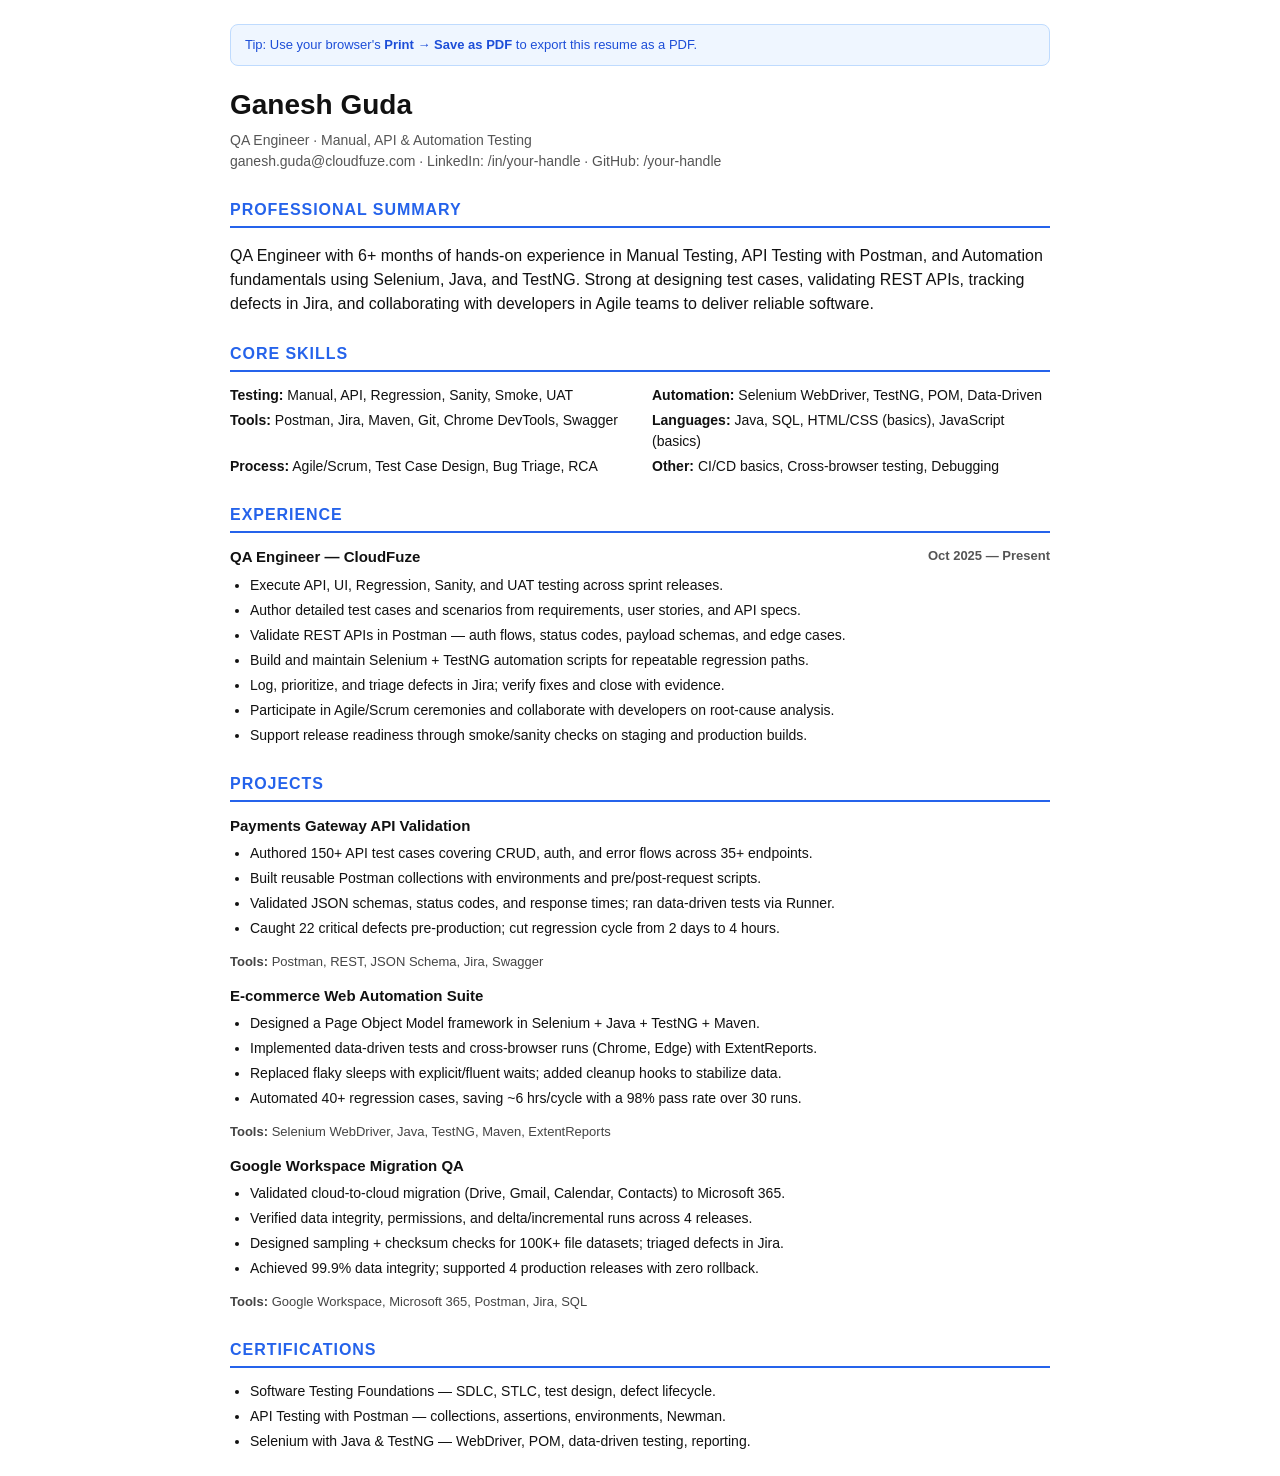
==== assets/resume.html @ c78ec97c "feat: add QA Engineer portfolio site Co-Authored-By: Claude Opus 4.7 (1M context) <noreply@anthropic" ====
<!DOCTYPE html>
<html lang="en">
<head>
<meta charset="UTF-8" />
<title>Ganesh Guda — QA Engineer Resume</title>
<style>
  @page { margin: 18mm; }
  body { font-family: "Inter", Arial, sans-serif; color: #111; max-width: 820px; margin: 24px auto; padding: 0 24px; line-height: 1.5; }
  h1 { margin: 0 0 4px; font-size: 28px; }
  .meta { color: #555; font-size: 14px; margin-bottom: 18px; }
  h2 { border-bottom: 2px solid #2563eb; color: #2563eb; padding-bottom: 4px; margin-top: 26px; font-size: 16px; text-transform: uppercase; letter-spacing: 0.06em; }
  h3 { margin: 10px 0 2px; font-size: 15px; }
  .date { float: right; color: #555; font-size: 13px; }
  ul { margin: 6px 0 10px 20px; padding: 0; }
  li { margin-bottom: 4px; font-size: 14px; }
  .tools { font-size: 13px; color: #444; }
  .print-hint { background: #eff6ff; color: #1d4ed8; border: 1px solid #bfdbfe; padding: 10px 14px; border-radius: 8px; margin-bottom: 18px; font-size: 13px; }
  @media print { .print-hint { display: none; } }
  .grid { display: grid; grid-template-columns: 1fr 1fr; gap: 4px 24px; font-size: 14px; }
  .grid strong { color: #111; }
</style>
</head>
<body>
  <div class="print-hint">
    Tip: Use your browser's <strong>Print &rarr; Save as PDF</strong> to export this resume as a PDF.
  </div>

  <h1>Ganesh Guda</h1>
  <div class="meta">
    QA Engineer &middot; Manual, API &amp; Automation Testing<br />
    ganesh.guda@cloudfuze.com &middot; LinkedIn: /in/your-handle &middot; GitHub: /your-handle
  </div>

  <h2>Professional Summary</h2>
  <p>
    QA Engineer with 6+ months of hands-on experience in Manual Testing, API Testing with Postman,
    and Automation fundamentals using Selenium, Java, and TestNG. Strong at designing test cases,
    validating REST APIs, tracking defects in Jira, and collaborating with developers in Agile teams
    to deliver reliable software.
  </p>

  <h2>Core Skills</h2>
  <div class="grid">
    <div><strong>Testing:</strong> Manual, API, Regression, Sanity, Smoke, UAT</div>
    <div><strong>Automation:</strong> Selenium WebDriver, TestNG, POM, Data-Driven</div>
    <div><strong>Tools:</strong> Postman, Jira, Maven, Git, Chrome DevTools, Swagger</div>
    <div><strong>Languages:</strong> Java, SQL, HTML/CSS (basics), JavaScript (basics)</div>
    <div><strong>Process:</strong> Agile/Scrum, Test Case Design, Bug Triage, RCA</div>
    <div><strong>Other:</strong> CI/CD basics, Cross-browser testing, Debugging</div>
  </div>

  <h2>Experience</h2>
  <h3>QA Engineer &mdash; CloudFuze <span class="date">Oct 2025 &mdash; Present</span></h3>
  <ul>
    <li>Execute API, UI, Regression, Sanity, and UAT testing across sprint releases.</li>
    <li>Author detailed test cases and scenarios from requirements, user stories, and API specs.</li>
    <li>Validate REST APIs in Postman &mdash; auth flows, status codes, payload schemas, and edge cases.</li>
    <li>Build and maintain Selenium + TestNG automation scripts for repeatable regression paths.</li>
    <li>Log, prioritize, and triage defects in Jira; verify fixes and close with evidence.</li>
    <li>Participate in Agile/Scrum ceremonies and collaborate with developers on root-cause analysis.</li>
    <li>Support release readiness through smoke/sanity checks on staging and production builds.</li>
  </ul>

  <h2>Projects</h2>

  <h3>Payments Gateway API Validation</h3>
  <ul>
    <li>Authored 150+ API test cases covering CRUD, auth, and error flows across 35+ endpoints.</li>
    <li>Built reusable Postman collections with environments and pre/post-request scripts.</li>
    <li>Validated JSON schemas, status codes, and response times; ran data-driven tests via Runner.</li>
    <li>Caught 22 critical defects pre-production; cut regression cycle from 2 days to 4 hours.</li>
  </ul>
  <p class="tools"><strong>Tools:</strong> Postman, REST, JSON Schema, Jira, Swagger</p>

  <h3>E-commerce Web Automation Suite</h3>
  <ul>
    <li>Designed a Page Object Model framework in Selenium + Java + TestNG + Maven.</li>
    <li>Implemented data-driven tests and cross-browser runs (Chrome, Edge) with ExtentReports.</li>
    <li>Replaced flaky sleeps with explicit/fluent waits; added cleanup hooks to stabilize data.</li>
    <li>Automated 40+ regression cases, saving ~6 hrs/cycle with a 98% pass rate over 30 runs.</li>
  </ul>
  <p class="tools"><strong>Tools:</strong> Selenium WebDriver, Java, TestNG, Maven, ExtentReports</p>

  <h3>Google Workspace Migration QA</h3>
  <ul>
    <li>Validated cloud-to-cloud migration (Drive, Gmail, Calendar, Contacts) to Microsoft 365.</li>
    <li>Verified data integrity, permissions, and delta/incremental runs across 4 releases.</li>
    <li>Designed sampling + checksum checks for 100K+ file datasets; triaged defects in Jira.</li>
    <li>Achieved 99.9% data integrity; supported 4 production releases with zero rollback.</li>
  </ul>
  <p class="tools"><strong>Tools:</strong> Google Workspace, Microsoft 365, Postman, Jira, SQL</p>

  <h2>Certifications</h2>
  <ul>
    <li>Software Testing Foundations &mdash; SDLC, STLC, test design, defect lifecycle.</li>
    <li>API Testing with Postman &mdash; collections, assertions, environments, Newman.</li>
    <li>Selenium with Java &amp; TestNG &mdash; WebDriver, POM, data-driven testing, reporting.</li>
  </ul>
</body>
</html>
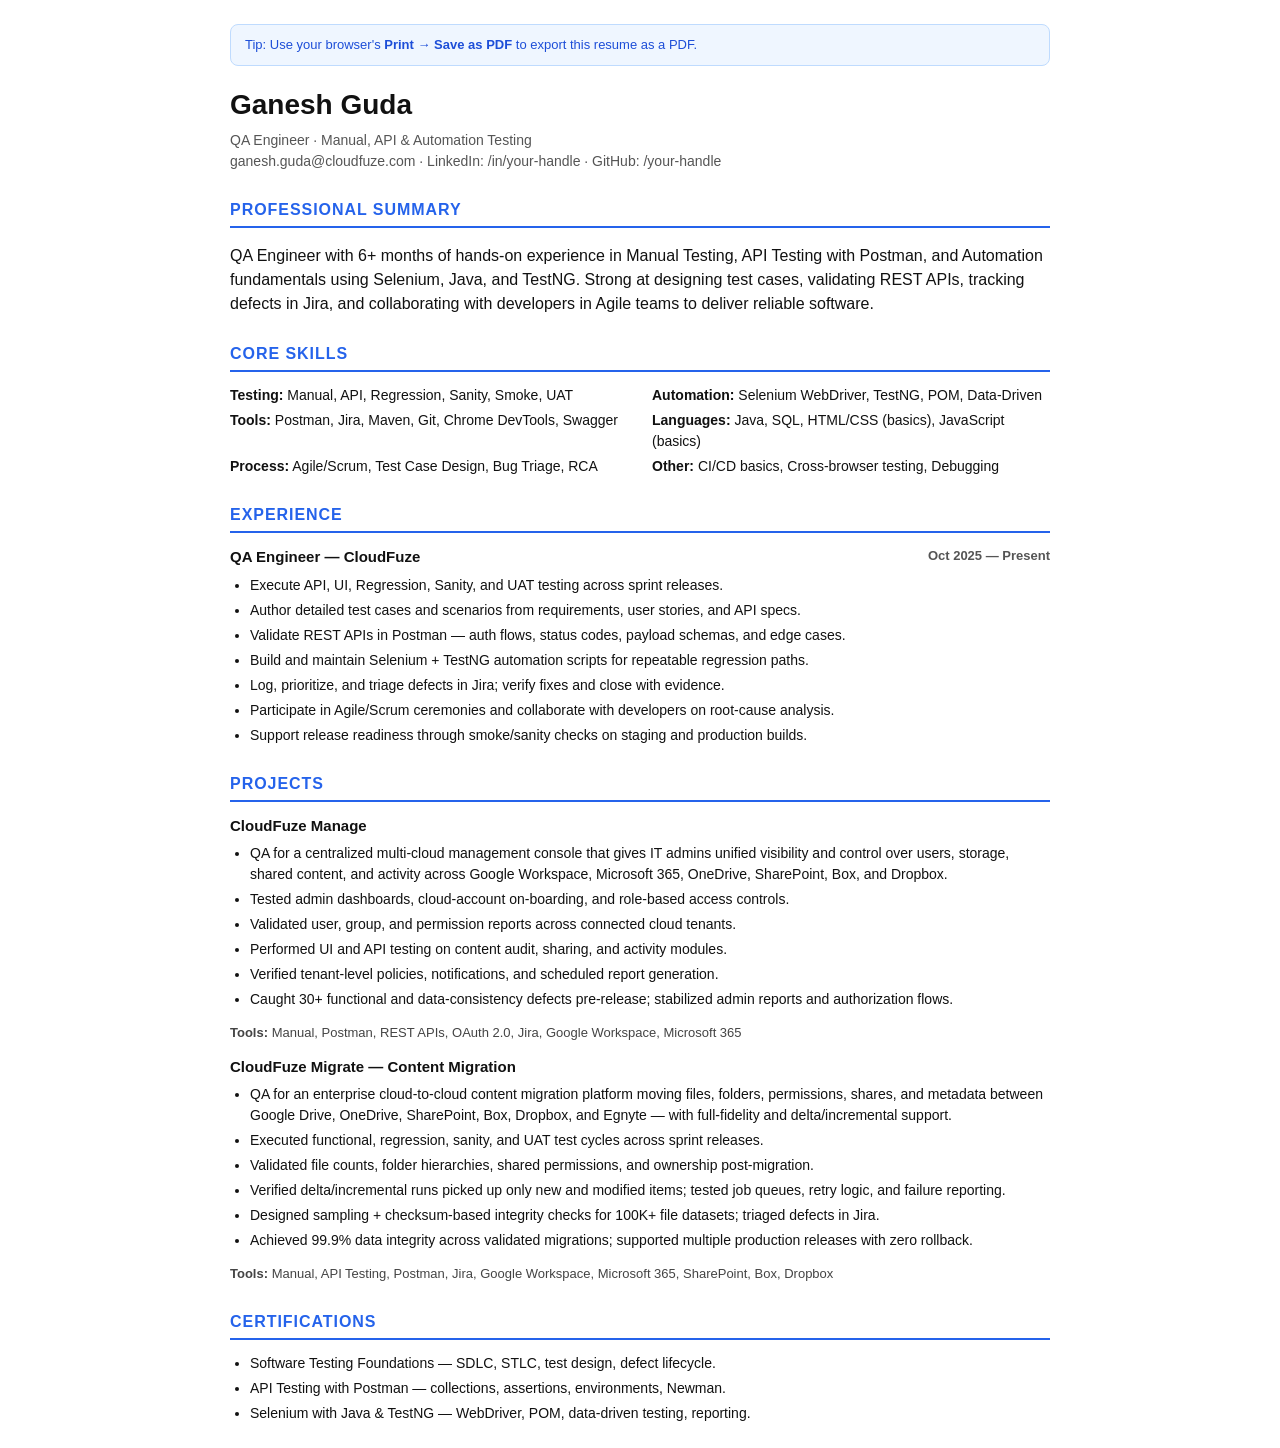
==== commit 62580711: "fix(resume): sync Projects section with CloudFuze Manage and Migrate Replace the three placeholder p" ====
--- a/assets/resume.html
+++ b/assets/resume.html
@@ -63,32 +63,27 @@
 
   <h2>Projects</h2>
 
-  <h3>Payments Gateway API Validation</h3>
+  <h3>CloudFuze Manage</h3>
   <ul>
-    <li>Authored 150+ API test cases covering CRUD, auth, and error flows across 35+ endpoints.</li>
-    <li>Built reusable Postman collections with environments and pre/post-request scripts.</li>
-    <li>Validated JSON schemas, status codes, and response times; ran data-driven tests via Runner.</li>
-    <li>Caught 22 critical defects pre-production; cut regression cycle from 2 days to 4 hours.</li>
+    <li>QA for a centralized multi-cloud management console that gives IT admins unified visibility and control over users, storage, shared content, and activity across Google Workspace, Microsoft 365, OneDrive, SharePoint, Box, and Dropbox.</li>
+    <li>Tested admin dashboards, cloud-account on-boarding, and role-based access controls.</li>
+    <li>Validated user, group, and permission reports across connected cloud tenants.</li>
+    <li>Performed UI and API testing on content audit, sharing, and activity modules.</li>
+    <li>Verified tenant-level policies, notifications, and scheduled report generation.</li>
+    <li>Caught 30+ functional and data-consistency defects pre-release; stabilized admin reports and authorization flows.</li>
   </ul>
-  <p class="tools"><strong>Tools:</strong> Postman, REST, JSON Schema, Jira, Swagger</p>
+  <p class="tools"><strong>Tools:</strong> Manual, Postman, REST APIs, OAuth 2.0, Jira, Google Workspace, Microsoft 365</p>
 
-  <h3>E-commerce Web Automation Suite</h3>
+  <h3>CloudFuze Migrate &mdash; Content Migration</h3>
   <ul>
-    <li>Designed a Page Object Model framework in Selenium + Java + TestNG + Maven.</li>
-    <li>Implemented data-driven tests and cross-browser runs (Chrome, Edge) with ExtentReports.</li>
-    <li>Replaced flaky sleeps with explicit/fluent waits; added cleanup hooks to stabilize data.</li>
-    <li>Automated 40+ regression cases, saving ~6 hrs/cycle with a 98% pass rate over 30 runs.</li>
+    <li>QA for an enterprise cloud-to-cloud content migration platform moving files, folders, permissions, shares, and metadata between Google Drive, OneDrive, SharePoint, Box, Dropbox, and Egnyte &mdash; with full-fidelity and delta/incremental support.</li>
+    <li>Executed functional, regression, sanity, and UAT test cycles across sprint releases.</li>
+    <li>Validated file counts, folder hierarchies, shared permissions, and ownership post-migration.</li>
+    <li>Verified delta/incremental runs picked up only new and modified items; tested job queues, retry logic, and failure reporting.</li>
+    <li>Designed sampling + checksum-based integrity checks for 100K+ file datasets; triaged defects in Jira.</li>
+    <li>Achieved 99.9% data integrity across validated migrations; supported multiple production releases with zero rollback.</li>
   </ul>
-  <p class="tools"><strong>Tools:</strong> Selenium WebDriver, Java, TestNG, Maven, ExtentReports</p>
-
-  <h3>Google Workspace Migration QA</h3>
-  <ul>
-    <li>Validated cloud-to-cloud migration (Drive, Gmail, Calendar, Contacts) to Microsoft 365.</li>
-    <li>Verified data integrity, permissions, and delta/incremental runs across 4 releases.</li>
-    <li>Designed sampling + checksum checks for 100K+ file datasets; triaged defects in Jira.</li>
-    <li>Achieved 99.9% data integrity; supported 4 production releases with zero rollback.</li>
-  </ul>
-  <p class="tools"><strong>Tools:</strong> Google Workspace, Microsoft 365, Postman, Jira, SQL</p>
+  <p class="tools"><strong>Tools:</strong> Manual, API Testing, Postman, Jira, Google Workspace, Microsoft 365, SharePoint, Box, Dropbox</p>
 
   <h2>Certifications</h2>
   <ul>
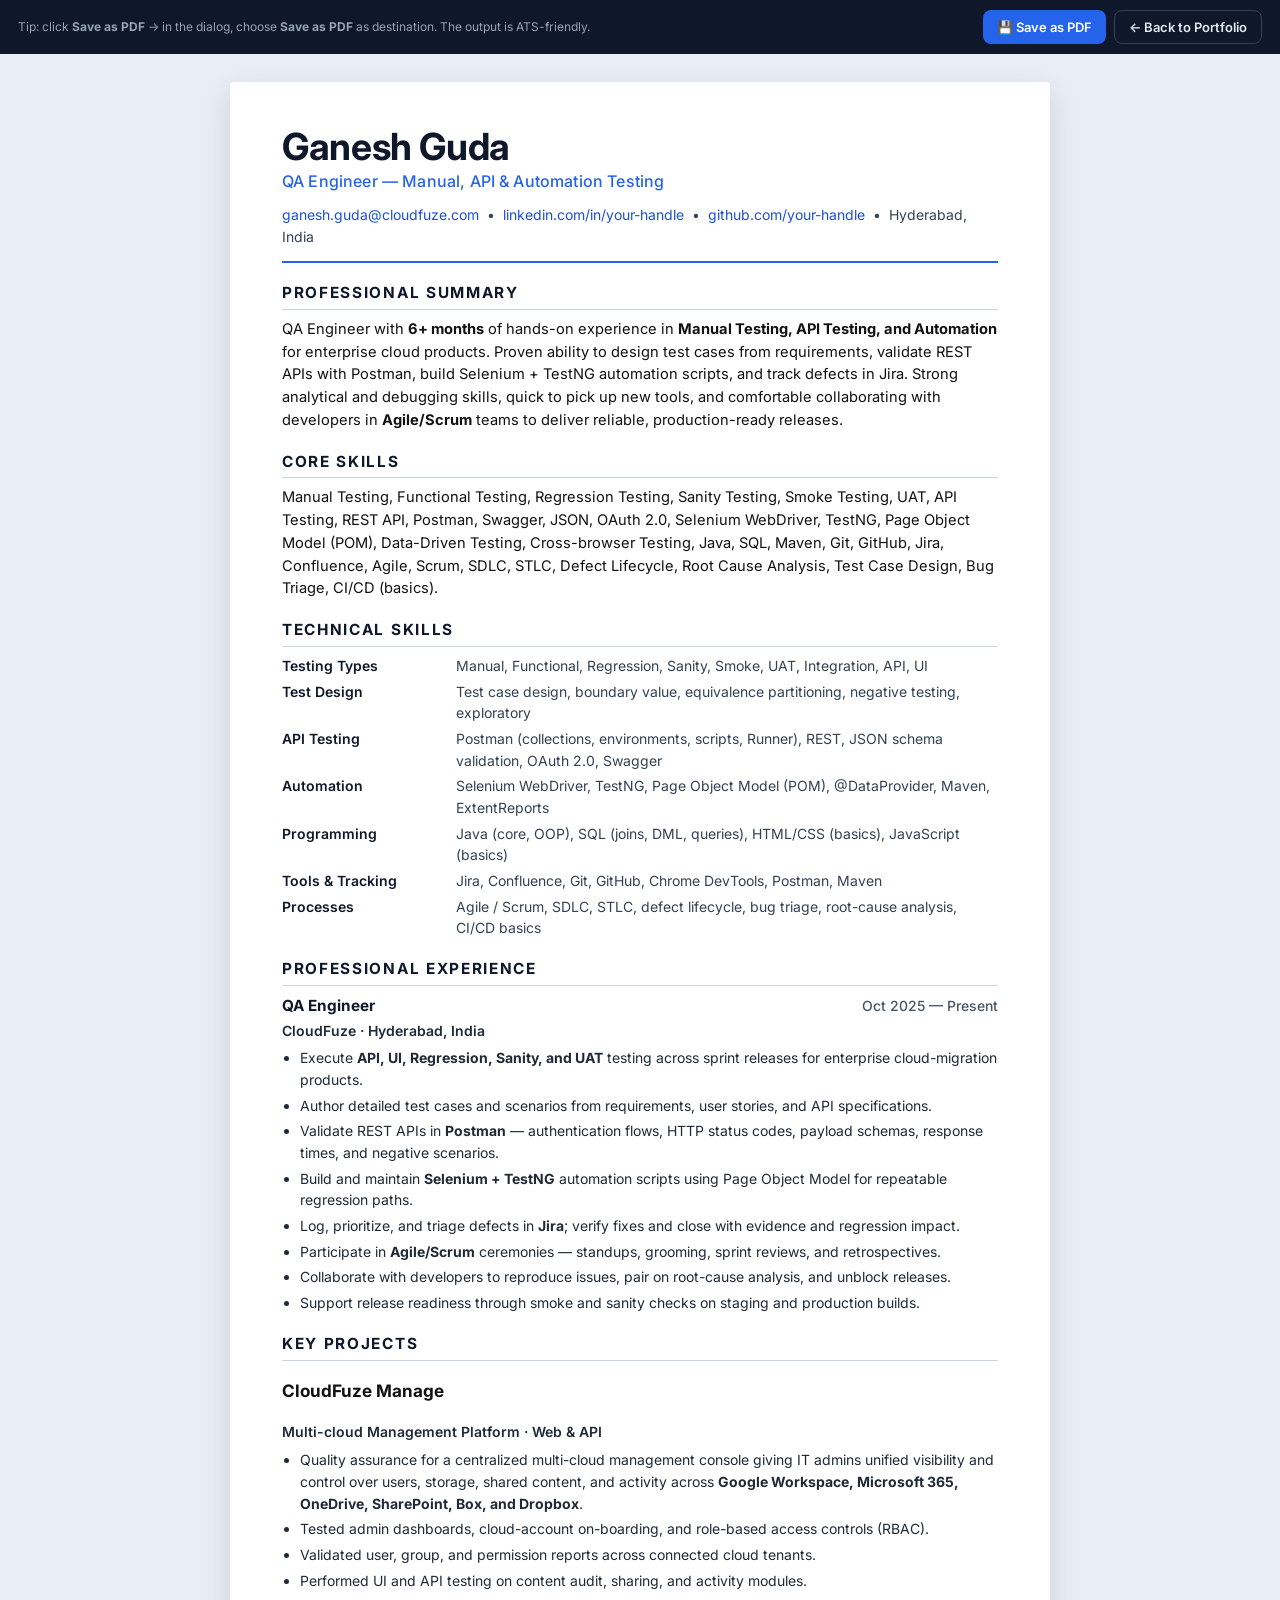
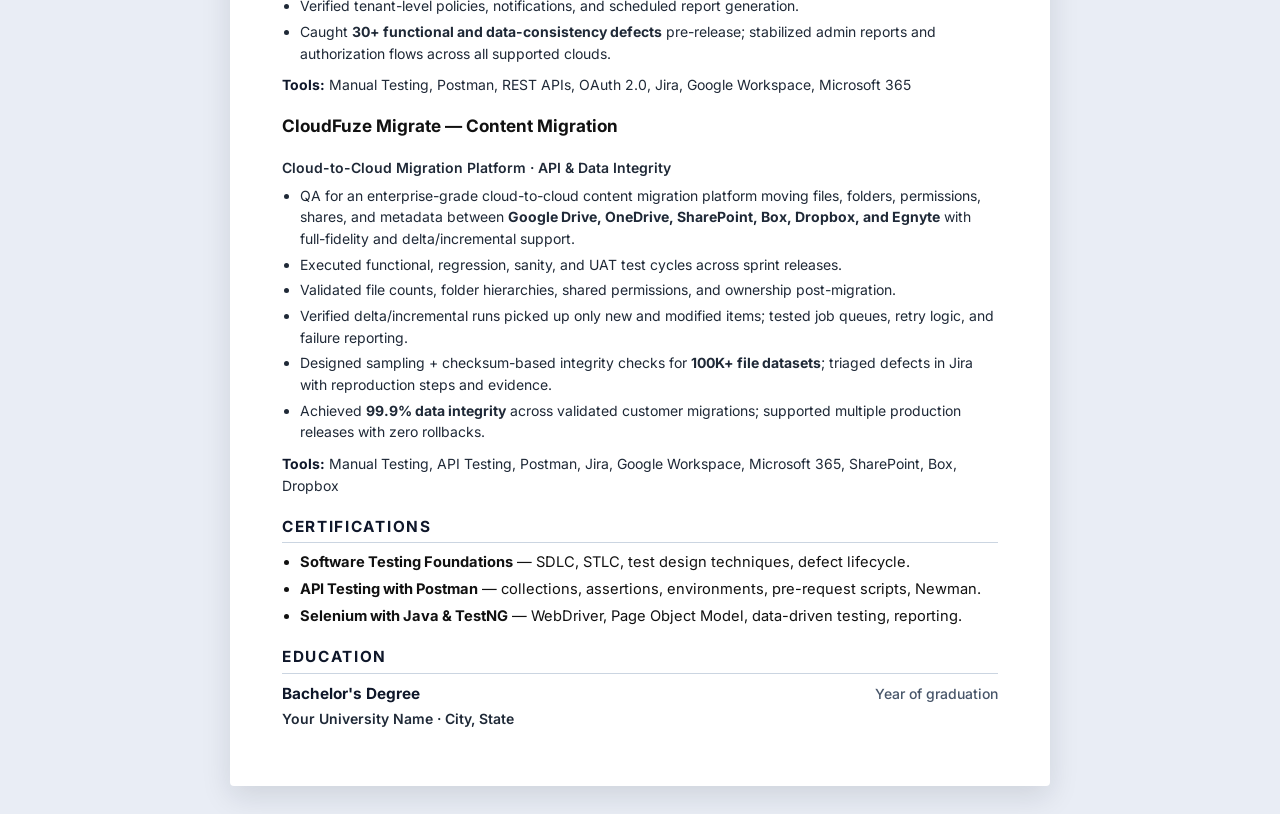
==== commit d71f2739: "feat(resume): rewrite as ATS-friendly and print-optimized template - Single-column, semantic-HTML la" ====
--- a/assets/resume.html
+++ b/assets/resume.html
@@ -2,94 +2,346 @@
 <html lang="en">
 <head>
 <meta charset="UTF-8" />
+<meta name="viewport" content="width=device-width, initial-scale=1" />
 <title>Ganesh Guda — QA Engineer Resume</title>
+<meta name="description" content="Resume of Ganesh Guda — QA Engineer with experience in Manual Testing, API Testing, and Automation using Selenium, Postman, Java, TestNG, and Jira." />
+<link rel="preconnect" href="https://fonts.googleapis.com" />
+<link rel="preconnect" href="https://fonts.gstatic.com" crossorigin />
+<link href="https://fonts.googleapis.com/css2?family=Inter:wght@400;500;600;700&display=swap" rel="stylesheet" />
 <style>
-  @page { margin: 18mm; }
-  body { font-family: "Inter", Arial, sans-serif; color: #111; max-width: 820px; margin: 24px auto; padding: 0 24px; line-height: 1.5; }
-  h1 { margin: 0 0 4px; font-size: 28px; }
-  .meta { color: #555; font-size: 14px; margin-bottom: 18px; }
-  h2 { border-bottom: 2px solid #2563eb; color: #2563eb; padding-bottom: 4px; margin-top: 26px; font-size: 16px; text-transform: uppercase; letter-spacing: 0.06em; }
-  h3 { margin: 10px 0 2px; font-size: 15px; }
-  .date { float: right; color: #555; font-size: 13px; }
-  ul { margin: 6px 0 10px 20px; padding: 0; }
-  li { margin-bottom: 4px; font-size: 14px; }
-  .tools { font-size: 13px; color: #444; }
-  .print-hint { background: #eff6ff; color: #1d4ed8; border: 1px solid #bfdbfe; padding: 10px 14px; border-radius: 8px; margin-bottom: 18px; font-size: 13px; }
-  @media print { .print-hint { display: none; } }
-  .grid { display: grid; grid-template-columns: 1fr 1fr; gap: 4px 24px; font-size: 14px; }
-  .grid strong { color: #111; }
+  /* ---------- Reset / Base ---------- */
+  * { box-sizing: border-box; }
+  html, body { margin: 0; padding: 0; }
+  body {
+    font-family: "Inter", Arial, Helvetica, sans-serif;
+    font-size: 11pt;
+    line-height: 1.55;
+    color: #111;
+    background: #e9edf5;
+    -webkit-font-smoothing: antialiased;
+    -moz-osx-font-smoothing: grayscale;
+  }
+  a { color: #1d4ed8; text-decoration: none; }
+  a:hover { text-decoration: underline; }
+  ul { margin: 6px 0 10px 18px; padding: 0; }
+  li { margin-bottom: 4px; }
+
+  /* ---------- Toolbar (screen only) ---------- */
+  .toolbar {
+    position: sticky;
+    top: 0;
+    z-index: 10;
+    display: flex;
+    align-items: center;
+    justify-content: space-between;
+    gap: 12px;
+    padding: 10px 18px;
+    background: #0f172a;
+    color: #e2e8f0;
+    font-size: 13px;
+  }
+  .toolbar .hint { color: #94a3b8; font-size: 12px; }
+  .toolbar .actions { display: flex; gap: 8px; }
+  .btn {
+    display: inline-flex;
+    align-items: center;
+    gap: 6px;
+    padding: 8px 14px;
+    background: #2563eb;
+    color: #fff;
+    border: 0;
+    border-radius: 8px;
+    font: 600 13px "Inter", Arial, sans-serif;
+    cursor: pointer;
+    transition: background 0.15s ease, transform 0.15s ease;
+  }
+  .btn:hover { background: #1d4ed8; transform: translateY(-1px); }
+  .btn.ghost { background: transparent; color: #e2e8f0; border: 1px solid #334155; }
+  .btn.ghost:hover { background: #1e293b; color: #fff; }
+
+  /* ---------- Page (screen preview) ---------- */
+  .page {
+    max-width: 820px;
+    margin: 28px auto;
+    background: #fff;
+    padding: 44px 52px;
+    box-shadow: 0 10px 30px rgba(15, 23, 42, 0.12);
+    border-radius: 4px;
+  }
+
+  /* ---------- Header ---------- */
+  header.head { border-bottom: 2px solid #2563eb; padding-bottom: 14px; margin-bottom: 18px; }
+  header.head h1 {
+    margin: 0 0 2px;
+    font-size: 28pt;
+    font-weight: 700;
+    letter-spacing: -0.01em;
+    line-height: 1.1;
+    color: #0f172a;
+  }
+  header.head .title {
+    margin: 0 0 10px;
+    font-size: 12pt;
+    font-weight: 500;
+    color: #2563eb;
+    letter-spacing: 0.01em;
+  }
+  header.head .contact {
+    margin: 0;
+    font-size: 10.5pt;
+    color: #334155;
+  }
+  header.head .contact a { color: #1d4ed8; }
+
+  /* ---------- Sections ---------- */
+  section { margin-top: 18px; }
+  section h2 {
+    font-size: 11.5pt;
+    text-transform: uppercase;
+    letter-spacing: 0.11em;
+    font-weight: 700;
+    color: #0f172a;
+    margin: 0 0 8px;
+    padding-bottom: 4px;
+    border-bottom: 1px solid #cbd5e1;
+  }
+  p { margin: 0 0 8px; }
+
+  /* ---------- Skill groups ---------- */
+  .skills-row {
+    margin: 0;
+    display: grid;
+    grid-template-columns: 160px 1fr;
+    gap: 4px 14px;
+    font-size: 10.5pt;
+  }
+  .skills-row dt { font-weight: 600; color: #0f172a; }
+  .skills-row dd { margin: 0; color: #334155; }
+
+  /* ---------- Experience / Project entries ---------- */
+  .entry { margin-bottom: 12px; }
+  .entry-head {
+    display: flex;
+    justify-content: space-between;
+    align-items: baseline;
+    gap: 10px;
+    flex-wrap: wrap;
+  }
+  .entry-head h3 { margin: 0; font-size: 11.5pt; font-weight: 700; color: #0f172a; }
+  .entry-head .meta { font-size: 10.5pt; color: #475569; font-weight: 500; }
+  .entry-sub {
+    margin: 2px 0 6px;
+    font-size: 10.5pt;
+    color: #2563eb;
+    font-weight: 600;
+  }
+  .entry p, .entry ul { font-size: 10.5pt; color: #1f2937; }
+  .tools {
+    margin: 4px 0 0;
+    font-size: 10pt;
+    color: #475569;
+  }
+  .tools strong { color: #0f172a; }
+
+  /* ---------- Print styles (ATS-friendly PDF) ---------- */
+  @page { size: A4; margin: 14mm 16mm; }
+  @media print {
+    html, body { background: #fff !important; }
+    body { font-size: 10.5pt; color: #000; }
+    .toolbar, .no-print { display: none !important; }
+    .page {
+      max-width: none;
+      margin: 0;
+      padding: 0;
+      box-shadow: none;
+      border-radius: 0;
+    }
+    a { color: #000; text-decoration: none; }
+    header.head { border-bottom: 1.5pt solid #000; }
+    header.head h1 { color: #000; }
+    header.head .title { color: #000; font-weight: 600; }
+    section h2 { color: #000; border-bottom-color: #000; }
+    .entry-head h3, .skills-row dt { color: #000; }
+    .entry-sub { color: #000; }
+    .tools, .entry-head .meta, .skills-row dd, p, li { color: #000; }
+    section { break-inside: avoid; }
+    .entry { break-inside: avoid; }
+  }
+
+  /* ---------- Small screens ---------- */
+  @media (max-width: 720px) {
+    .page { padding: 28px 22px; margin: 12px; }
+    .skills-row { grid-template-columns: 1fr; }
+    .skills-row dt { margin-top: 6px; }
+    .entry-head { flex-direction: column; }
+    .entry-head .meta { margin-top: 2px; }
+  }
 </style>
 </head>
 <body>
-  <div class="print-hint">
-    Tip: Use your browser's <strong>Print &rarr; Save as PDF</strong> to export this resume as a PDF.
+
+<!-- Toolbar (hidden in print) -->
+<div class="toolbar no-print">
+  <span class="hint">Tip: click <strong>Save as PDF</strong> &rarr; in the dialog, choose <strong>Save as PDF</strong> as destination. The output is ATS-friendly.</span>
+  <div class="actions">
+    <button class="btn" onclick="window.print()">&#128190; Save as PDF</button>
+    <a class="btn ghost" href="../index.html">&larr; Back to Portfolio</a>
   </div>
-
-  <h1>Ganesh Guda</h1>
-  <div class="meta">
-    QA Engineer &middot; Manual, API &amp; Automation Testing<br />
-    ganesh.guda@cloudfuze.com &middot; LinkedIn: /in/your-handle &middot; GitHub: /your-handle
-  </div>
-
-  <h2>Professional Summary</h2>
-  <p>
-    QA Engineer with 6+ months of hands-on experience in Manual Testing, API Testing with Postman,
-    and Automation fundamentals using Selenium, Java, and TestNG. Strong at designing test cases,
-    validating REST APIs, tracking defects in Jira, and collaborating with developers in Agile teams
-    to deliver reliable software.
-  </p>
-
-  <h2>Core Skills</h2>
-  <div class="grid">
-    <div><strong>Testing:</strong> Manual, API, Regression, Sanity, Smoke, UAT</div>
-    <div><strong>Automation:</strong> Selenium WebDriver, TestNG, POM, Data-Driven</div>
-    <div><strong>Tools:</strong> Postman, Jira, Maven, Git, Chrome DevTools, Swagger</div>
-    <div><strong>Languages:</strong> Java, SQL, HTML/CSS (basics), JavaScript (basics)</div>
-    <div><strong>Process:</strong> Agile/Scrum, Test Case Design, Bug Triage, RCA</div>
-    <div><strong>Other:</strong> CI/CD basics, Cross-browser testing, Debugging</div>
-  </div>
-
-  <h2>Experience</h2>
-  <h3>QA Engineer &mdash; CloudFuze <span class="date">Oct 2025 &mdash; Present</span></h3>
-  <ul>
-    <li>Execute API, UI, Regression, Sanity, and UAT testing across sprint releases.</li>
-    <li>Author detailed test cases and scenarios from requirements, user stories, and API specs.</li>
-    <li>Validate REST APIs in Postman &mdash; auth flows, status codes, payload schemas, and edge cases.</li>
-    <li>Build and maintain Selenium + TestNG automation scripts for repeatable regression paths.</li>
-    <li>Log, prioritize, and triage defects in Jira; verify fixes and close with evidence.</li>
-    <li>Participate in Agile/Scrum ceremonies and collaborate with developers on root-cause analysis.</li>
-    <li>Support release readiness through smoke/sanity checks on staging and production builds.</li>
-  </ul>
-
-  <h2>Projects</h2>
-
-  <h3>CloudFuze Manage</h3>
-  <ul>
-    <li>QA for a centralized multi-cloud management console that gives IT admins unified visibility and control over users, storage, shared content, and activity across Google Workspace, Microsoft 365, OneDrive, SharePoint, Box, and Dropbox.</li>
-    <li>Tested admin dashboards, cloud-account on-boarding, and role-based access controls.</li>
-    <li>Validated user, group, and permission reports across connected cloud tenants.</li>
-    <li>Performed UI and API testing on content audit, sharing, and activity modules.</li>
-    <li>Verified tenant-level policies, notifications, and scheduled report generation.</li>
-    <li>Caught 30+ functional and data-consistency defects pre-release; stabilized admin reports and authorization flows.</li>
-  </ul>
-  <p class="tools"><strong>Tools:</strong> Manual, Postman, REST APIs, OAuth 2.0, Jira, Google Workspace, Microsoft 365</p>
-
-  <h3>CloudFuze Migrate &mdash; Content Migration</h3>
-  <ul>
-    <li>QA for an enterprise cloud-to-cloud content migration platform moving files, folders, permissions, shares, and metadata between Google Drive, OneDrive, SharePoint, Box, Dropbox, and Egnyte &mdash; with full-fidelity and delta/incremental support.</li>
-    <li>Executed functional, regression, sanity, and UAT test cycles across sprint releases.</li>
-    <li>Validated file counts, folder hierarchies, shared permissions, and ownership post-migration.</li>
-    <li>Verified delta/incremental runs picked up only new and modified items; tested job queues, retry logic, and failure reporting.</li>
-    <li>Designed sampling + checksum-based integrity checks for 100K+ file datasets; triaged defects in Jira.</li>
-    <li>Achieved 99.9% data integrity across validated migrations; supported multiple production releases with zero rollback.</li>
-  </ul>
-  <p class="tools"><strong>Tools:</strong> Manual, API Testing, Postman, Jira, Google Workspace, Microsoft 365, SharePoint, Box, Dropbox</p>
-
-  <h2>Certifications</h2>
-  <ul>
-    <li>Software Testing Foundations &mdash; SDLC, STLC, test design, defect lifecycle.</li>
-    <li>API Testing with Postman &mdash; collections, assertions, environments, Newman.</li>
-    <li>Selenium with Java &amp; TestNG &mdash; WebDriver, POM, data-driven testing, reporting.</li>
-  </ul>
+</div>
+
+<main class="page" role="main">
+
+  <!-- ==================== HEADER ==================== -->
+  <header class="head">
+    <h1>Ganesh Guda</h1>
+    <p class="title">QA Engineer &mdash; Manual, API &amp; Automation Testing</p>
+    <p class="contact">
+      <a href="mailto:ganesh.guda@cloudfuze.com">ganesh.guda@cloudfuze.com</a>
+      &nbsp;&bull;&nbsp;
+      <a href="https://www.linkedin.com/" target="_blank" rel="noopener">linkedin.com/in/your-handle</a>
+      &nbsp;&bull;&nbsp;
+      <a href="https://github.com/" target="_blank" rel="noopener">github.com/your-handle</a>
+      &nbsp;&bull;&nbsp;
+      Hyderabad, India
+    </p>
+  </header>
+
+  <!-- ==================== SUMMARY ==================== -->
+  <section>
+    <h2>Professional Summary</h2>
+    <p>
+      QA Engineer with <strong>6+ months</strong> of hands-on experience in <strong>Manual Testing,
+      API Testing, and Automation</strong> for enterprise cloud products. Proven ability to design
+      test cases from requirements, validate REST APIs with Postman, build Selenium + TestNG
+      automation scripts, and track defects in Jira. Strong analytical and debugging skills,
+      quick to pick up new tools, and comfortable collaborating with developers in
+      <strong>Agile/Scrum</strong> teams to deliver reliable, production-ready releases.
+    </p>
+  </section>
+
+  <!-- ==================== CORE SKILLS (ATS keyword line) ==================== -->
+  <section>
+    <h2>Core Skills</h2>
+    <p>
+      Manual Testing, Functional Testing, Regression Testing, Sanity Testing, Smoke Testing, UAT,
+      API Testing, REST API, Postman, Swagger, JSON, OAuth 2.0, Selenium WebDriver, TestNG,
+      Page Object Model (POM), Data-Driven Testing, Cross-browser Testing, Java, SQL, Maven,
+      Git, GitHub, Jira, Confluence, Agile, Scrum, SDLC, STLC, Defect Lifecycle, Root Cause Analysis,
+      Test Case Design, Bug Triage, CI/CD (basics).
+    </p>
+  </section>
+
+  <!-- ==================== TECHNICAL SKILLS ==================== -->
+  <section>
+    <h2>Technical Skills</h2>
+    <dl class="skills-row">
+      <dt>Testing Types</dt>
+      <dd>Manual, Functional, Regression, Sanity, Smoke, UAT, Integration, API, UI</dd>
+
+      <dt>Test Design</dt>
+      <dd>Test case design, boundary value, equivalence partitioning, negative testing, exploratory</dd>
+
+      <dt>API Testing</dt>
+      <dd>Postman (collections, environments, scripts, Runner), REST, JSON schema validation, OAuth 2.0, Swagger</dd>
+
+      <dt>Automation</dt>
+      <dd>Selenium WebDriver, TestNG, Page Object Model (POM), @DataProvider, Maven, ExtentReports</dd>
+
+      <dt>Programming</dt>
+      <dd>Java (core, OOP), SQL (joins, DML, queries), HTML/CSS (basics), JavaScript (basics)</dd>
+
+      <dt>Tools &amp; Tracking</dt>
+      <dd>Jira, Confluence, Git, GitHub, Chrome DevTools, Postman, Maven</dd>
+
+      <dt>Processes</dt>
+      <dd>Agile / Scrum, SDLC, STLC, defect lifecycle, bug triage, root-cause analysis, CI/CD basics</dd>
+    </dl>
+  </section>
+
+  <!-- ==================== EXPERIENCE ==================== -->
+  <section>
+    <h2>Professional Experience</h2>
+
+    <div class="entry">
+      <div class="entry-head">
+        <h3>QA Engineer</h3>
+        <span class="meta">Oct 2025 &mdash; Present</span>
+      </div>
+      <p class="entry-sub">CloudFuze &middot; Hyderabad, India</p>
+      <ul>
+        <li>Execute <strong>API, UI, Regression, Sanity, and UAT</strong> testing across sprint releases for enterprise cloud-migration products.</li>
+        <li>Author detailed test cases and scenarios from requirements, user stories, and API specifications.</li>
+        <li>Validate REST APIs in <strong>Postman</strong> &mdash; authentication flows, HTTP status codes, payload schemas, response times, and negative scenarios.</li>
+        <li>Build and maintain <strong>Selenium + TestNG</strong> automation scripts using Page Object Model for repeatable regression paths.</li>
+        <li>Log, prioritize, and triage defects in <strong>Jira</strong>; verify fixes and close with evidence and regression impact.</li>
+        <li>Participate in <strong>Agile/Scrum</strong> ceremonies &mdash; standups, grooming, sprint reviews, and retrospectives.</li>
+        <li>Collaborate with developers to reproduce issues, pair on root-cause analysis, and unblock releases.</li>
+        <li>Support release readiness through smoke and sanity checks on staging and production builds.</li>
+      </ul>
+    </div>
+  </section>
+
+  <!-- ==================== PROJECTS ==================== -->
+  <section>
+    <h2>Key Projects</h2>
+
+    <div class="entry">
+      <h3>CloudFuze Manage</h3>
+      <p class="entry-sub">Multi-cloud Management Platform &middot; Web &amp; API</p>
+      <ul>
+        <li>Quality assurance for a centralized multi-cloud management console giving IT admins unified visibility and control over users, storage, shared content, and activity across <strong>Google Workspace, Microsoft 365, OneDrive, SharePoint, Box, and Dropbox</strong>.</li>
+        <li>Tested admin dashboards, cloud-account on-boarding, and role-based access controls (RBAC).</li>
+        <li>Validated user, group, and permission reports across connected cloud tenants.</li>
+        <li>Performed UI and API testing on content audit, sharing, and activity modules.</li>
+        <li>Verified tenant-level policies, notifications, and scheduled report generation.</li>
+        <li>Caught <strong>30+ functional and data-consistency defects</strong> pre-release; stabilized admin reports and authorization flows across all supported clouds.</li>
+      </ul>
+      <p class="tools"><strong>Tools:</strong> Manual Testing, Postman, REST APIs, OAuth 2.0, Jira, Google Workspace, Microsoft 365</p>
+    </div>
+
+    <div class="entry">
+      <h3>CloudFuze Migrate &mdash; Content Migration</h3>
+      <p class="entry-sub">Cloud-to-Cloud Migration Platform &middot; API &amp; Data Integrity</p>
+      <ul>
+        <li>QA for an enterprise-grade cloud-to-cloud content migration platform moving files, folders, permissions, shares, and metadata between <strong>Google Drive, OneDrive, SharePoint, Box, Dropbox, and Egnyte</strong> with full-fidelity and delta/incremental support.</li>
+        <li>Executed functional, regression, sanity, and UAT test cycles across sprint releases.</li>
+        <li>Validated file counts, folder hierarchies, shared permissions, and ownership post-migration.</li>
+        <li>Verified delta/incremental runs picked up only new and modified items; tested job queues, retry logic, and failure reporting.</li>
+        <li>Designed sampling + checksum-based integrity checks for <strong>100K+ file datasets</strong>; triaged defects in Jira with reproduction steps and evidence.</li>
+        <li>Achieved <strong>99.9% data integrity</strong> across validated customer migrations; supported multiple production releases with zero rollbacks.</li>
+      </ul>
+      <p class="tools"><strong>Tools:</strong> Manual Testing, API Testing, Postman, Jira, Google Workspace, Microsoft 365, SharePoint, Box, Dropbox</p>
+    </div>
+  </section>
+
+  <!-- ==================== CERTIFICATIONS ==================== -->
+  <section>
+    <h2>Certifications</h2>
+    <ul>
+      <li><strong>Software Testing Foundations</strong> &mdash; SDLC, STLC, test design techniques, defect lifecycle.</li>
+      <li><strong>API Testing with Postman</strong> &mdash; collections, assertions, environments, pre-request scripts, Newman.</li>
+      <li><strong>Selenium with Java &amp; TestNG</strong> &mdash; WebDriver, Page Object Model, data-driven testing, reporting.</li>
+    </ul>
+  </section>
+
+  <!-- ==================== EDUCATION ==================== -->
+  <section>
+    <h2>Education</h2>
+    <div class="entry">
+      <div class="entry-head">
+        <h3>Bachelor's Degree</h3>
+        <span class="meta">Year of graduation</span>
+      </div>
+      <p class="entry-sub">Your University Name &middot; City, State</p>
+      <!-- TODO: Replace the placeholder above with your actual institution, degree, and graduation year. -->
+    </div>
+  </section>
+
+</main>
+
+<script>
+  // Nudge the page title so saved PDF defaults to a clean filename.
+  document.title = "Ganesh_Guda_QA_Engineer_Resume";
+</script>
 </body>
 </html>
